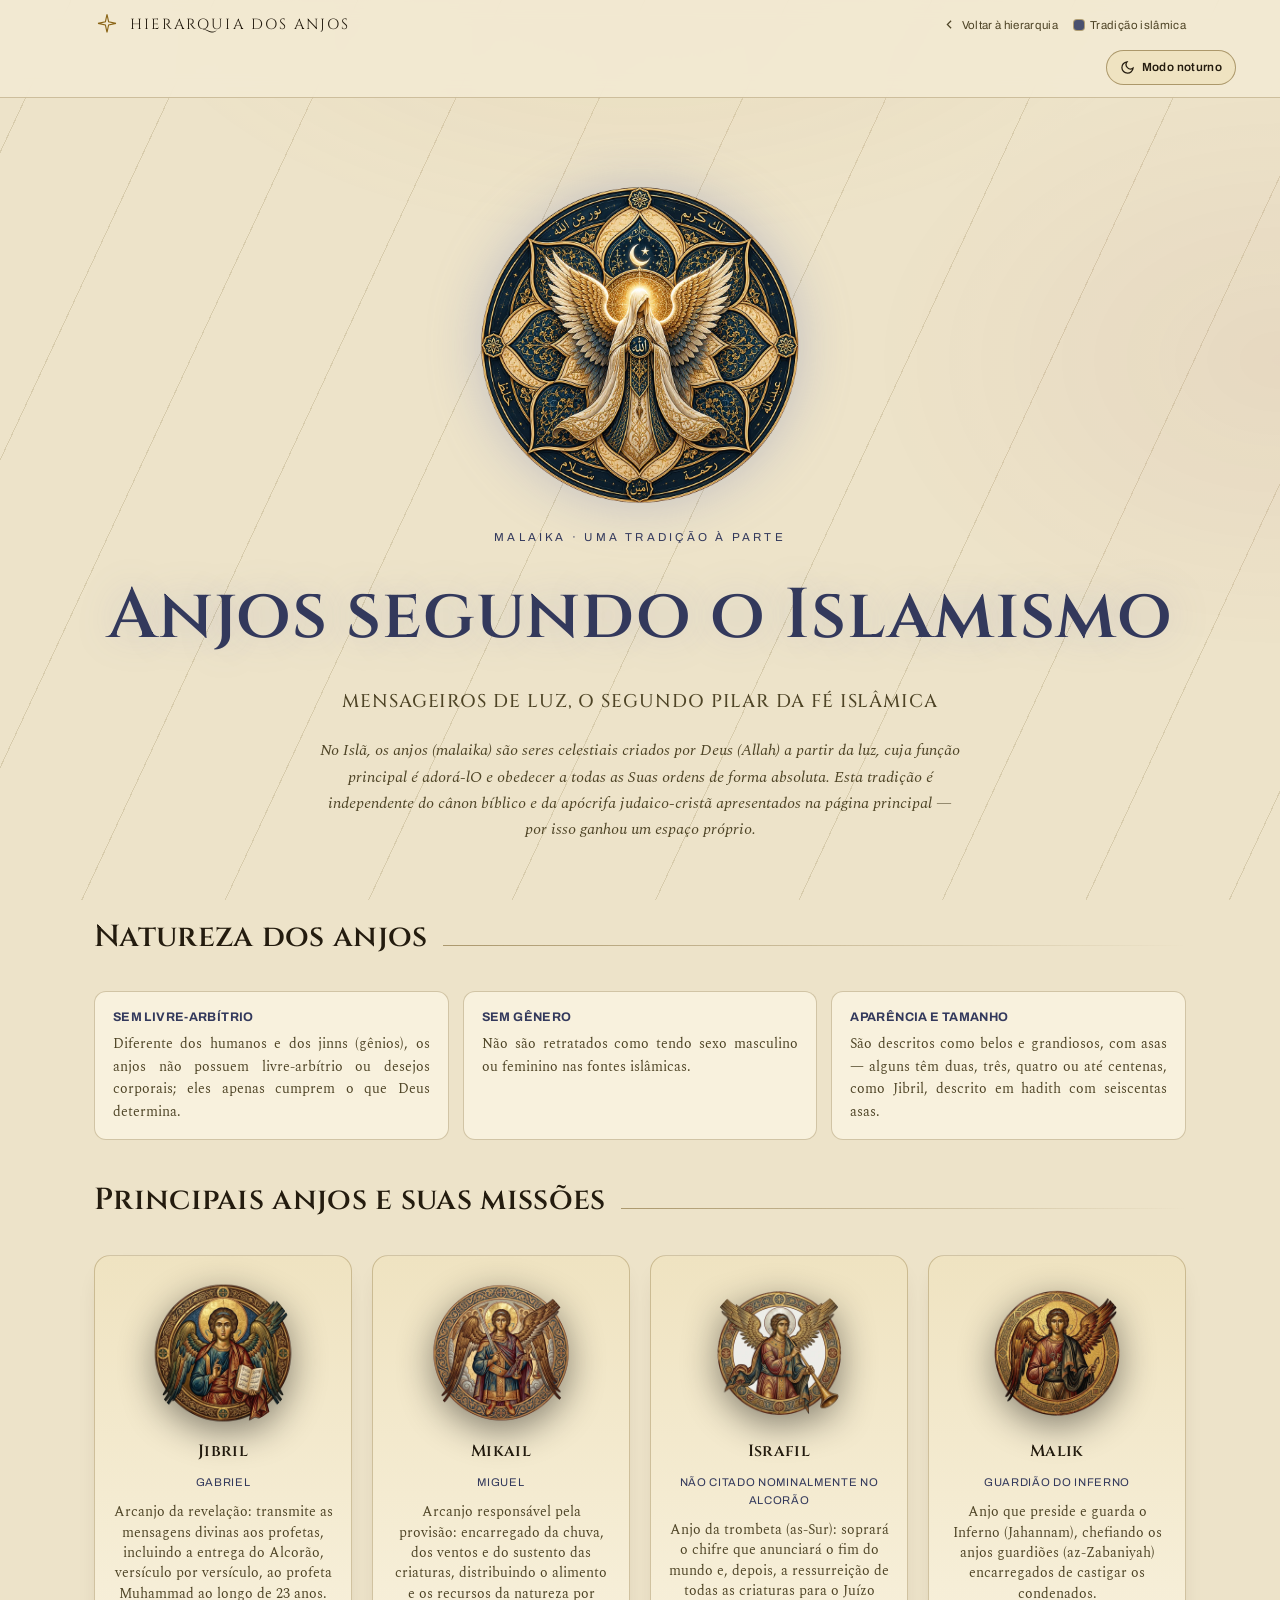
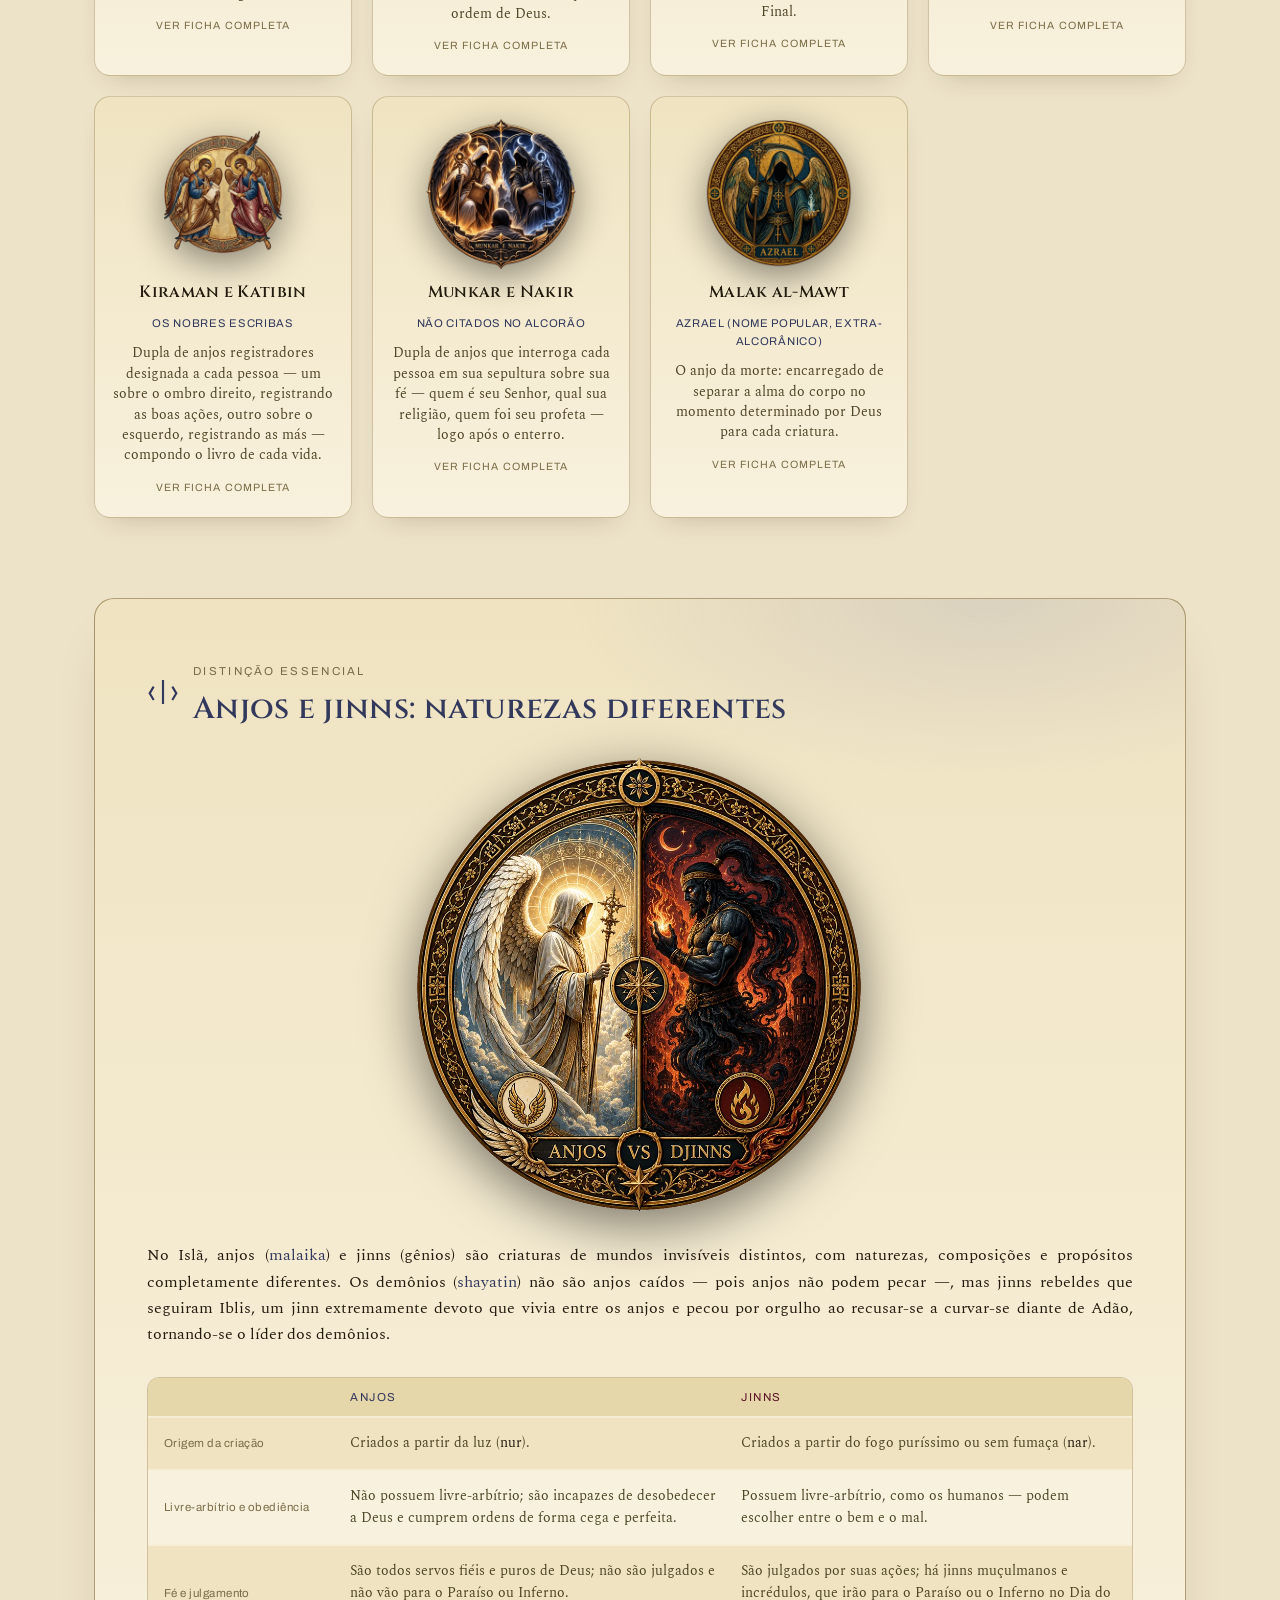
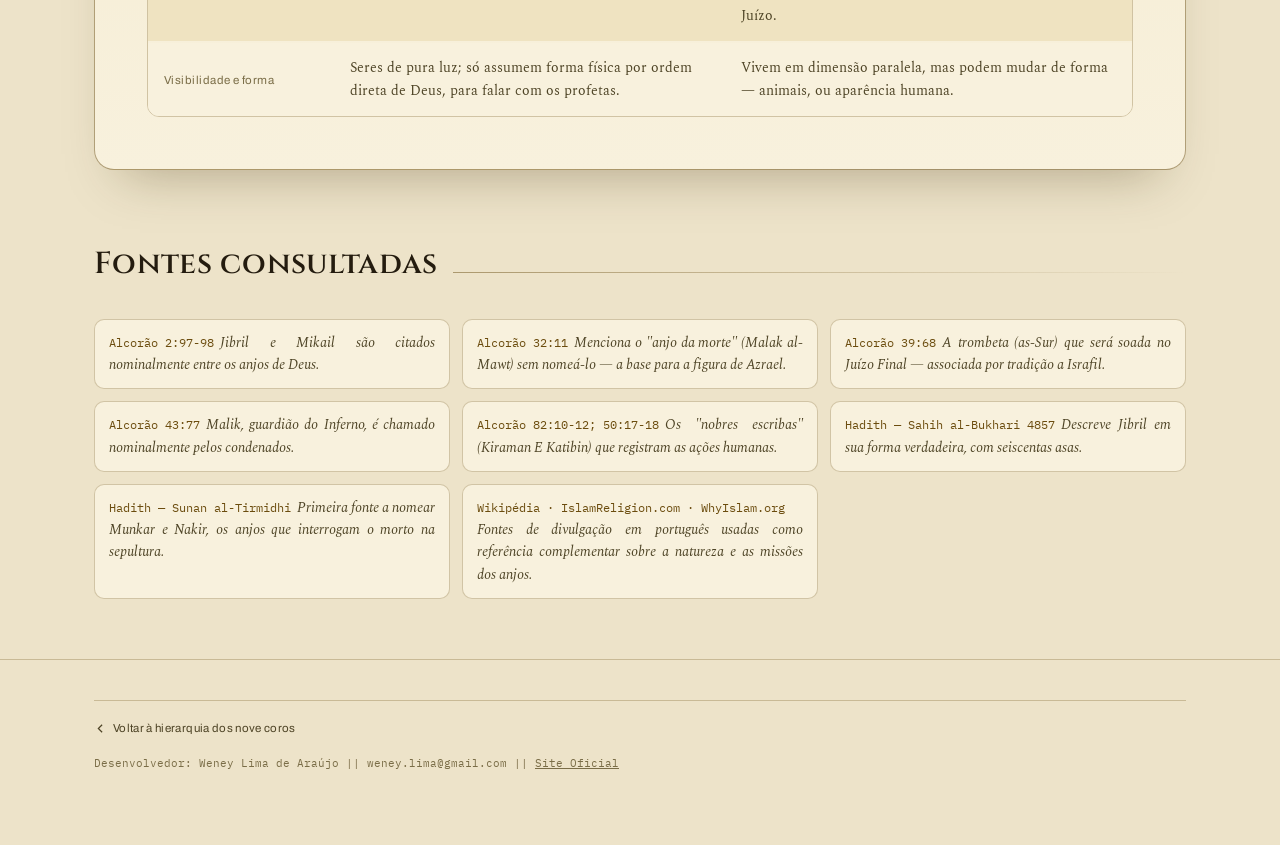
==== islamismo.html @ 8c22dbfd "Add files via upload" ====
<!DOCTYPE html>
<html lang="pt-BR">
<head>
<meta charset="UTF-8">
<meta name="viewport" content="width=device-width, initial-scale=1.0">
<title>Anjos segundo o Islamismo</title>
<meta name="description" content="Os malaika na tradição islâmica: natureza, principais anjos e suas missões, e a distinção entre anjos e jinns — com referências ao Alcorão e aos hadiths.">
<link rel="icon" type="image/png" href="img/favicon.png">
<link rel="apple-touch-icon" href="img/apple-touch-icon.png">
<link rel="stylesheet" href="css/style.css">
<link rel="stylesheet" href="css/islamismo.css">
</head>
<body>

<div class="page">

<div class="starfield" id="starfield" aria-hidden="true"></div>

<header class="topbar">
  <div class="topbar-inner">
    <div class="brand">
      <svg viewBox="0 0 32 32" fill="none" stroke="currentColor" stroke-width="1.4"><path d="M16 3 L18 12 L27 14 L18 16 L16 25 L14 16 L5 14 L14 12 Z"/></svg>
      <span class="brand-text">Hierarquia dos Anjos</span>
    </div>
    <div class="legend-strip">
      <a href="index.html" class="legend-chip back-link">
        <svg viewBox="0 0 24 24" width="13" height="13" fill="none" stroke="currentColor" stroke-width="2.2"><path d="M15 5l-7 7 7 7"/></svg>
        Voltar à hierarquia
      </a>
      <span class="legend-chip"><i class="islam"></i>Tradição islâmica</span>
    </div>
  </div>
  <nav class="ordernav islam-nav" aria-label="Ações da página">
    <button class="theme-toggle" id="themeToggle" type="button" aria-label="Alternar tema claro/escuro">
      <svg id="themeIcon" viewBox="0 0 24 24" fill="none" stroke="currentColor" stroke-width="2"><path d="M21 12.8A9 9 0 1 1 11.2 3a7 7 0 0 0 9.8 9.8Z"/></svg>
      <span id="themeLabel">Modo noturno</span>
    </button>
  </nav>
</header>

<main class="wrap">

  <section class="hero">
    <img class="rose" src="img/islam-principal.webp" alt="Anjo islâmico representado com asas douradas, segurando um símbolo com o nome de Deus (Allah) sobre o peito" width="900" height="900">
    <p class="eyebrow">Malaika · uma tradição à parte</p>
    <h1>Anjos segundo o Islamismo</h1>
    <p class="sub">Mensageiros de luz, o segundo pilar da fé islâmica</p>
    <p class="lede">No Islã, os anjos (<em>malaika</em>) são seres celestiais criados por Deus (Allah) a partir da luz, cuja função principal é adorá-lO e obedecer a todas as Suas ordens de forma absoluta. Esta tradição é independente do cânon bíblico e da apócrifa judaico-cristã apresentados na página principal — por isso ganhou um espaço próprio.</p>
  </section>

  <section class="islam-traits" aria-label="Natureza dos anjos no Islã">
    <div class="section-head"><h2>Natureza dos anjos</h2><span class="line"></span></div>
    <div class="notes-grid islam-traits-grid">
      <div class="note-card islam-card">
        <b>Sem livre-arbítrio</b>
        Diferente dos humanos e dos jinns (gênios), os anjos não possuem livre-arbítrio ou desejos corporais; eles apenas cumprem o que Deus determina.
      </div>
      <div class="note-card islam-card">
        <b>Sem gênero</b>
        Não são retratados como tendo sexo masculino ou feminino nas fontes islâmicas.
      </div>
      <div class="note-card islam-card">
        <b>Aparência e tamanho</b>
        São descritos como belos e grandiosos, com asas — alguns têm duas, três, quatro ou até centenas, como Jibril, descrito em hadith com seiscentas asas.
      </div>
    </div>
  </section>

  <section class="islam-gallery" id="gallery" aria-label="Principais anjos e suas missões">
    <div class="section-head"><h2>Principais anjos e suas missões</h2><span class="line"></span></div>
    <div class="gallery-grid" id="galleryGrid"></div>
  </section>

  <section class="compare-note" id="compare-note">
    <div class="compare-head">
      <svg viewBox="0 0 24 24" fill="none" stroke="currentColor" stroke-width="1.6"><path d="M12 3v18M5 8l-3 5 3 5M19 8l3 5-3 5"/></svg>
      <div>
        <p class="kicker ui">Distinção essencial</p>
        <h2>Anjos e jinns: naturezas diferentes</h2>
      </div>
    </div>
    <div class="compare-figure">
      <img src="img/islam-anjos-djinns.webp" alt="Ilustração comparando um anjo, à esquerda, e um jinn, à direita, cada um em seu ambiente" width="900" height="900" loading="lazy">
    </div>
    <p class="body">No Islã, anjos (<em>malaika</em>) e jinns (gênios) são criaturas de mundos invisíveis distintos, com naturezas, composições e propósitos completamente diferentes. Os demônios (<em>shayatin</em>) não são anjos caídos — pois anjos não podem pecar —, mas jinns rebeldes que seguiram Iblis, um jinn extremamente devoto que vivia entre os anjos e pecou por orgulho ao recusar-se a curvar-se diante de Adão, tornando-se o líder dos demônios.</p>
    <div class="compare-grid">
      <div class="compare-row compare-row-head">
        <span></span><span class="compare-col-h">Anjos</span><span class="compare-col-h compare-col-h-jinn">Jinns</span>
      </div>
      <div class="compare-row">
        <span class="compare-label">Origem da criação</span>
        <span>Criados a partir da luz (<em>nur</em>).</span>
        <span>Criados a partir do fogo puríssimo ou sem fumaça (<em>nar</em>).</span>
      </div>
      <div class="compare-row">
        <span class="compare-label">Livre-arbítrio e obediência</span>
        <span>Não possuem livre-arbítrio; são incapazes de desobedecer a Deus e cumprem ordens de forma cega e perfeita.</span>
        <span>Possuem livre-arbítrio, como os humanos — podem escolher entre o bem e o mal.</span>
      </div>
      <div class="compare-row">
        <span class="compare-label">Fé e julgamento</span>
        <span>São todos servos fiéis e puros de Deus; não são julgados e não vão para o Paraíso ou Inferno.</span>
        <span>São julgados por suas ações; há jinns muçulmanos e incrédulos, que irão para o Paraíso ou o Inferno no Dia do Juízo.</span>
      </div>
      <div class="compare-row">
        <span class="compare-label">Visibilidade e forma</span>
        <span>Seres de pura luz; só assumem forma física por ordem direta de Deus, para falar com os profetas.</span>
        <span>Vivem em dimensão paralela, mas podem mudar de forma — animais, ou aparência humana.</span>
      </div>
    </div>
  </section>

  <section class="islam-refs" id="islam-refs" aria-label="Fontes consultadas">
    <div class="section-head"><h2>Fontes consultadas</h2><span class="line"></span></div>
    <div class="islam-refs-grid">
      <div class="reading"><span class="cite">Alcorão 2:97-98</span><span class="quote">Jibril e Mikail são citados nominalmente entre os anjos de Deus.</span></div>
      <div class="reading"><span class="cite">Alcorão 32:11</span><span class="quote">Menciona o "anjo da morte" (Malak al-Mawt) sem nomeá-lo — a base para a figura de Azrael.</span></div>
      <div class="reading"><span class="cite">Alcorão 39:68</span><span class="quote">A trombeta (as-Sur) que será soada no Juízo Final — associada por tradição a Israfil.</span></div>
      <div class="reading"><span class="cite">Alcorão 43:77</span><span class="quote">Malik, guardião do Inferno, é chamado nominalmente pelos condenados.</span></div>
      <div class="reading"><span class="cite">Alcorão 82:10-12; 50:17-18</span><span class="quote">Os "nobres escribas" (Kiraman E Katibin) que registram as ações humanas.</span></div>
      <div class="reading"><span class="cite">Hadith — Sahih al-Bukhari 4857</span><span class="quote">Descreve Jibril em sua forma verdadeira, com seiscentas asas.</span></div>
      <div class="reading"><span class="cite">Hadith — Sunan al-Tirmidhi</span><span class="quote">Primeira fonte a nomear Munkar e Nakir, os anjos que interrogam o morto na sepultura.</span></div>
      <div class="reading"><span class="cite">Wikipédia · IslamReligion.com · WhyIslam.org</span><span class="quote">Fontes de divulgação em português usadas como referência complementar sobre a natureza e as missões dos anjos.</span></div>
    </div>
  </section>

</main>

<footer class="sources">
  <div class="wrap">
    <div class="legend-strip footer-legend">
      <a href="index.html" class="legend-chip back-link">
        <svg viewBox="0 0 24 24" width="13" height="13" fill="none" stroke="currentColor" stroke-width="2.2"><path d="M15 5l-7 7 7 7"/></svg>
        Voltar à hierarquia dos nove coros
      </a>
    </div>
    <p class="colophon">Desenvolvedor: Weney Lima de Araújo || weney.lima@gmail.com || <a href="https://weneylima-source.github.io/portfolio/" target="_blank">Site Oficial</a></p>
  </div>
</footer>

</div>

<div class="modal-backdrop" id="modalBackdrop">
  <div class="modal-card" id="modalCard" role="dialog" aria-modal="true" aria-labelledby="modalName">
    <svg class="arch" viewBox="0 0 60 34" fill="none" stroke="currentColor" stroke-width="1.2"><path d="M2 34C2 14 16 2 30 2S58 14 58 34"/></svg>
    <button class="modal-close" id="modalClose" type="button" aria-label="Fechar">
      <svg viewBox="0 0 24 24" width="15" height="15" fill="none" stroke="currentColor" stroke-width="2"><path d="M6 6l12 12M18 6L6 18"/></svg>
    </button>
    <p class="modal-kicker" id="modalKicker">Ficha angelical · Tradição islâmica</p>
    <h3 class="modal-name" id="modalName">—</h3>
    <dl class="modal-fields">
      <div class="modal-field"><dt>Também conhecido como</dt><dd id="modalOrigin"></dd></div>
      <div class="modal-field"><dt>Função</dt><dd id="modalFunction"></dd></div>
      <div class="modal-field"><dt>Referência</dt><dd id="modalRefs" class="refs"></dd></div>
    </dl>
  </div>
</div>

<script src="js/islamismo.js"></script>
</body>
</html>
---- css/style.css ----
/* ============================================================
   Hierarquia dos Anjos — folha de estilos
   ============================================================ */

/* ============ SELF-HOSTED FONTS (no external requests) ============ */
@font-face{ font-family:"Cinzel"; font-style:normal; font-weight:400; font-display:swap; src:url("../fonts/cinzel-400.woff2") format("woff2"); }
@font-face{ font-family:"Cinzel"; font-style:normal; font-weight:500; font-display:swap; src:url("../fonts/cinzel-500.woff2") format("woff2"); }
@font-face{ font-family:"Cinzel"; font-style:normal; font-weight:600; font-display:swap; src:url("../fonts/cinzel-600.woff2") format("woff2"); }
@font-face{ font-family:"Cinzel"; font-style:normal; font-weight:700; font-display:swap; src:url("../fonts/cinzel-700.woff2") format("woff2"); }
@font-face{ font-family:"Cinzel"; font-style:normal; font-weight:900; font-display:swap; src:url("../fonts/cinzel-900.woff2") format("woff2"); }
@font-face{ font-family:"Spectral"; font-style:normal; font-weight:400; font-display:swap; src:url("../fonts/spectral-400.woff2") format("woff2"); }
@font-face{ font-family:"Spectral"; font-style:normal; font-weight:500; font-display:swap; src:url("../fonts/spectral-500.woff2") format("woff2"); }
@font-face{ font-family:"Spectral"; font-style:normal; font-weight:600; font-display:swap; src:url("../fonts/spectral-600.woff2") format("woff2"); }
@font-face{ font-family:"Spectral"; font-style:normal; font-weight:700; font-display:swap; src:url("../fonts/spectral-700.woff2") format("woff2"); }
@font-face{ font-family:"Spectral"; font-style:italic; font-weight:400; font-display:swap; src:url("../fonts/spectral-400-italic.woff2") format("woff2"); }
@font-face{ font-family:"Spectral"; font-style:italic; font-weight:600; font-display:swap; src:url("../fonts/spectral-600-italic.woff2") format("woff2"); }
@font-face{ font-family:"Archivo"; font-style:normal; font-weight:400; font-display:swap; src:url("../fonts/archivo-400.woff2") format("woff2"); }
@font-face{ font-family:"Archivo"; font-style:normal; font-weight:500; font-display:swap; src:url("../fonts/archivo-500.woff2") format("woff2"); }
@font-face{ font-family:"Archivo"; font-style:normal; font-weight:600; font-display:swap; src:url("../fonts/archivo-600.woff2") format("woff2"); }
@font-face{ font-family:"Archivo"; font-style:normal; font-weight:700; font-display:swap; src:url("../fonts/archivo-700.woff2") format("woff2"); }
@font-face{ font-family:"Archivo"; font-style:normal; font-weight:800; font-display:swap; src:url("../fonts/archivo-800.woff2") format("woff2"); }
@font-face{ font-family:"IBM Plex Mono"; font-style:normal; font-weight:400; font-display:swap; src:url("../fonts/ibmplexmono-400.woff2") format("woff2"); }
@font-face{ font-family:"IBM Plex Mono"; font-style:normal; font-weight:500; font-display:swap; src:url("../fonts/ibmplexmono-500.woff2") format("woff2"); }
@font-face{ font-family:"IBM Plex Mono"; font-style:normal; font-weight:600; font-display:swap; src:url("../fonts/ibmplexmono-600.woff2") format("woff2"); }/* ============ TOKENS ============ */
/* Dark-first: bare :root carries the complete dark (night-nave) palette. */
:root{
  --ground:#0a0c16;
  --nave:#0d1120;
  --surface:#131a2e;
  --surface-2:#1a2340;
  --surface-3:#212b4d;
  --line: rgba(201,164,84,.20);
  --line-strong: rgba(201,164,84,.4);
  --ink:#ece5d3;
  --ink-dim:#9aa2c4;
  --ink-faint:#6b7295;
  --gold:#c9a454;
  --gold-bright:#e9c876;
  --gold-ink:#171106;
  --wine:#8a3348;
  --wine-bright:#c4536b;
  --wine-ink:#fbe9ed;
  --slate:#5b6591;
  --slate-bright:#a7b0dd;
  --shadow: 0 30px 60px -25px rgba(0,0,0,.7);
  --shadow-soft: 0 14px 34px -18px rgba(0,0,0,.6);
  --glow-gold: 0 0 0 1px var(--line-strong), 0 0 28px -6px rgba(201,164,84,.55);
  --glow-wine: 0 0 0 1px rgba(196,83,107,.4), 0 0 28px -6px rgba(196,83,107,.45);
  color-scheme: dark;
}
@media (prefers-color-scheme: light){
  :root:not([data-theme="dark"]){
    --ground:#ede3c9;
    --nave:#f3ead3;
    --surface:#f8f1dd;
    --surface-2:#efe3c1;
    --surface-3:#e6d7ab;
    --line: rgba(107,79,20,.28);
    --line-strong: rgba(107,79,20,.5);
    --ink:#241c0f;
    --ink-dim:#4e4426;
    --ink-faint:#7a6d47;
    --gold:#8a6416;
    --gold-bright:#6b4c0e;
    --gold-ink:#fff9ec;
    --wine:#7a2338;
    --wine-bright:#5c1727;
    --wine-ink:#fdf1f2;
    --slate:#4a5170;
    --slate-bright:#33395c;
    --shadow: 0 30px 50px -28px rgba(60,45,10,.35);
    --shadow-soft: 0 12px 26px -16px rgba(60,45,10,.3);
    --glow-gold: 0 0 0 1px var(--line-strong), 0 0 22px -8px rgba(138,100,22,.4);
    --glow-wine: 0 0 0 1px rgba(122,35,56,.35), 0 0 22px -8px rgba(122,35,56,.35);
    color-scheme: light;
  }
}
:root[data-theme="light"]{
  --ground:#ede3c9; --nave:#f3ead3; --surface:#f8f1dd; --surface-2:#efe3c1; --surface-3:#e6d7ab;
  --line: rgba(107,79,20,.28); --line-strong: rgba(107,79,20,.5);
  --ink:#241c0f; --ink-dim:#4e4426; --ink-faint:#7a6d47;
  --gold:#8a6416; --gold-bright:#6b4c0e; --gold-ink:#fff9ec;
  --wine:#7a2338; --wine-bright:#5c1727; --wine-ink:#fdf1f2;
  --slate:#4a5170; --slate-bright:#33395c;
  --shadow: 0 30px 50px -28px rgba(60,45,10,.35); --shadow-soft: 0 12px 26px -16px rgba(60,45,10,.3);
  --glow-gold: 0 0 0 1px var(--line-strong), 0 0 22px -8px rgba(138,100,22,.4);
  --glow-wine: 0 0 0 1px rgba(122,35,56,.35), 0 0 22px -8px rgba(122,35,56,.35);
  color-scheme: light;
}
:root[data-theme="dark"]{
  --ground:#0a0c16; --nave:#0d1120; --surface:#131a2e; --surface-2:#1a2340; --surface-3:#212b4d;
  --line: rgba(201,164,84,.20); --line-strong: rgba(201,164,84,.4);
  --ink:#ece5d3; --ink-dim:#9aa2c4; --ink-faint:#6b7295;
  --gold:#c9a454; --gold-bright:#e9c876; --gold-ink:#171106;
  --wine:#8a3348; --wine-bright:#c4536b; --wine-ink:#fbe9ed;
  --slate:#5b6591; --slate-bright:#a7b0dd;
  --shadow: 0 30px 60px -25px rgba(0,0,0,.7); --shadow-soft: 0 14px 34px -18px rgba(0,0,0,.6);
  --glow-gold: 0 0 0 1px var(--line-strong), 0 0 28px -6px rgba(201,164,84,.55);
  --glow-wine: 0 0 0 1px rgba(196,83,107,.4), 0 0 28px -6px rgba(196,83,107,.45);
  color-scheme: dark;
}

/* ============ BASE ============ */
*,*::before,*::after{ box-sizing:border-box; }
html{ scroll-behavior:smooth; overflow-x:hidden; }
@media (prefers-reduced-motion: reduce){ html{ scroll-behavior:auto; } *{ animation-duration:.001ms !important; animation-iteration-count:1 !important; transition-duration:.001ms !important; } }
body{
  margin:0; background:var(--ground); color:var(--ink);
  font-family:"Spectral",Georgia,"Times New Roman",serif;
  font-size:16px; line-height:1.6;
}
::selection{ background:var(--gold); color:var(--gold-ink); }
a{ color:inherit; }
h1,h2,h3,h4{ font-family:"Cinzel",Cambria,serif; font-weight:600; letter-spacing:.01em; text-wrap:balance; margin:0; }
.mono{ font-family:"IBM Plex Mono","SFMono-Regular",Menlo,monospace; }
.ui{ font-family:"Archivo",system-ui,sans-serif; }
button{ font:inherit; }
img{ max-width:100%; }
:focus-visible{ outline:2px solid var(--gold-bright); outline-offset:3px; border-radius:4px; }

.page{ position:relative; }

/* faint architectural backdrop: tracery grid + vignette */
.page::before{
  content:""; position:fixed; inset:0; z-index:0; pointer-events:none;
  background:
    radial-gradient(ellipse 900px 500px at 50% -6%, rgba(201,164,84,.14), transparent 60%),
    radial-gradient(ellipse 700px 500px at 100% 40%, rgba(138,51,72,.10), transparent 60%),
    repeating-linear-gradient(115deg, transparent 0 64px, var(--line) 64px 65px, transparent 65px 130px);
  opacity:.55;
}
:root[data-theme="light"] .page::before{ opacity:.4; }

.wrap{ max-width:1180px; margin:0 auto; padding:0 clamp(16px,4vw,44px); position:relative; z-index:1; }

/* falling starfield: tiny motes drifting straight down behind all content */
.starfield{ position:fixed; inset:0; overflow:hidden; pointer-events:none; z-index:0; }
.star{
  position:absolute; top:-4vh; left:0; border-radius:50%;
  background:var(--gold-bright); box-shadow:0 0 4px 1px color-mix(in srgb, var(--gold-bright) 65%, transparent);
  animation-name:starfall; animation-timing-function:linear; animation-iteration-count:infinite;
  will-change:transform, opacity;
}
@keyframes starfall{
  0%{ transform:translateY(0); opacity:0; }
  8%{ opacity:var(--star-op,.7); }
  92%{ opacity:var(--star-op,.7); }
  100%{ transform:translateY(112vh); opacity:0; }
}
@media (prefers-reduced-motion: reduce){
  .star{ display:none; }
}

/* ============ TOPBAR ============ */
.topbar{
  position:sticky; top:0; z-index:40;
  background:color-mix(in srgb, var(--nave) 88%, transparent);
  backdrop-filter:blur(10px);
  border-bottom:1px solid var(--line);
}
.topbar-inner{ max-width:1180px; margin:0 auto; padding:12px clamp(16px,4vw,44px) 4px; display:flex; align-items:center; gap:16px; flex-wrap:wrap; }
.brand{ display:flex; align-items:center; gap:10px; }
.brand svg{ width:26px; height:26px; color:var(--gold); flex:none; }
.brand-text{ font-family:"Cinzel"; font-size:.92rem; letter-spacing:.14em; text-transform:uppercase; color:var(--ink); }
.legend-chip{ display:inline-flex; align-items:center; gap:6px; font-family:"Archivo"; font-size:.72rem; letter-spacing:.03em; color:var(--ink-dim); }
.legend-chip i{ width:10px; height:10px; border-radius:3px; display:inline-block; box-shadow:0 0 0 1px var(--line-strong); }
.legend-chip i.canon{ background:var(--gold); }
.legend-chip i.apoc{ background:var(--wine); }
.legend-chip i.fall{ background:linear-gradient(135deg,var(--gold),var(--wine)); }
.legend-chip i.islam{ background:var(--slate); }
.legend-strip{ display:flex; gap:16px; flex-wrap:wrap; margin-left:auto; }
a.legend-chip.islam-link{
  color:var(--slate-bright); text-decoration:underline; text-underline-offset:3px;
  font-weight:700; text-transform:uppercase; letter-spacing:.05em; cursor:pointer;
  transition:opacity .2s ease;
}
a.legend-chip.islam-link:hover{ opacity:.75; }

/* centered order menu: order names, then the explode/theme buttons at its end */
.ordernav{
  width:100%; display:flex; align-items:center; justify-content:center; flex-wrap:wrap; gap:8px;
  padding:10px clamp(16px,4vw,44px) 14px;
}
.order-items{ display:flex; align-items:center; justify-content:center; flex-wrap:wrap; gap:6px; }
.nav-item{
  cursor:pointer; background:var(--surface); color:var(--ink-dim); border:1px solid var(--line);
  padding:6px 13px; border-radius:999px; font-family:"Archivo"; font-size:.72rem; font-weight:600; letter-spacing:.04em; text-transform:uppercase;
  transition:transform .2s ease, box-shadow .2s ease, color .2s ease, background .2s ease, border-color .2s ease;
}
.nav-item:hover{ color:var(--gold-bright); border-color:var(--gold); box-shadow:var(--glow-gold); transform:translateY(-2px); background:var(--surface-2); }
.nav-sep{ width:1px; height:20px; background:var(--line-strong); margin:0 4px; flex:none; }

.theme-toggle, .explode-all{
  display:inline-flex; align-items:center; gap:7px; cursor:pointer;
  background:var(--surface-2); color:var(--ink); border:1px solid var(--line-strong);
  padding:7px 13px; border-radius:999px; font-family:"Archivo"; font-size:.74rem; font-weight:600; letter-spacing:.03em;
  transition:box-shadow .2s ease, transform .2s ease, background .2s ease, color .2s ease;
}
.theme-toggle:hover, .explode-all:hover{ box-shadow:var(--glow-gold); transform:translateY(-2px); color:var(--gold-bright); }
.theme-toggle svg{ width:15px; height:15px; }
.explode-all.is-on{ background:var(--gold); color:var(--gold-ink); border-color:var(--gold); }

/* ============ HERO ============ */
.hero{ padding:clamp(48px,8vw,88px) 0 clamp(40px,6vw,60px); text-align:center; position:relative; }
.rose{ width:min(320px,62vw); height:auto; margin:0 auto 22px; display:block; filter:drop-shadow(0 0 26px rgba(201,164,84,.32)); }
@media (prefers-reduced-motion:no-preference){
  .rose{ animation:rosepulse 7s ease-in-out infinite; }
}
@keyframes rosepulse{
  0%,100%{ filter:drop-shadow(0 0 22px rgba(201,164,84,.26)); }
  50%{ filter:drop-shadow(0 0 44px rgba(201,164,84,.5)); }
}
.eyebrow{ font-family:"Archivo"; font-size:.72rem; letter-spacing:.28em; text-transform:uppercase; color:var(--wine-bright); margin-bottom:14px; }
.hero h1{ font-size:clamp(2.4rem,6vw,4.4rem); color:var(--gold-bright); text-shadow:0 0 40px rgba(201,164,84,.25); }
.hero .sub{ font-family:"Cinzel"; font-weight:500; font-size:clamp(.95rem,2vw,1.15rem); letter-spacing:.05em; color:var(--ink-dim); margin-top:14px; text-transform:uppercase; }
.hero p.lede{ max-width:640px; margin:22px auto 0; color:var(--ink-dim); font-size:1.02rem; font-style:italic; }
.hero .hint{ margin-top:26px; font-family:"Archivo"; font-size:.78rem; color:var(--ink-faint); letter-spacing:.02em; }
.hero .hint b{ color:var(--gold-bright); font-weight:700; }

/* ============ SECTION HEADERS ============ */
.section-head{ display:flex; align-items:baseline; gap:16px; margin:0 0 30px; }
.section-head h2{ font-size:clamp(1.4rem,3vw,1.9rem); color:var(--ink); }
.section-head .line{ flex:1; height:1px; background:linear-gradient(90deg,var(--line-strong),transparent); }
.section-head .idx{ font-family:"IBM Plex Mono"; font-size:.78rem; color:var(--ink-faint); }

/* ============ CHOIR ROWS ============ */
.choirs{ padding:20px 0 10px; display:flex; flex-direction:column; gap:56px; }
.choir-row{ perspective:1600px; scroll-margin-top:90px; }
.choir-grid{
  display:grid; grid-template-columns:1fr 200px 1fr; gap:26px; align-items:start;
  transition:gap .55s cubic-bezier(.2,.8,.2,1);
}
.choir-row.is-exploded .choir-grid{ gap:40px; }

/* medallion = the order's illustrated seal, lifted from the supplied artwork set */
.medallion{
  grid-column:2; align-self:start;
  cursor:pointer; user-select:none; background:none; border:none; padding:0;
  display:flex; flex-direction:column; align-items:center; gap:10px; width:100%;
  transition:transform .6s cubic-bezier(.2,.8,.2,1), filter .4s ease;
}
.medallion:hover{ transform:translateY(-4px) scale(1.04); }
.choir-row.is-exploded .medallion{ transform:translateZ(64px) scale(1.1); }
.badge-frame{ position:relative; width:min(78%,168px); filter:drop-shadow(0 12px 20px rgba(0,0,0,.5)); transition:filter .4s ease; }
.medallion:hover .badge-frame{ filter:drop-shadow(0 0 24px rgba(201,164,84,.55)); }
.badge-frame img{ display:block; width:100%; height:auto; }
.badge-frame .num-chip{
  position:absolute; top:-4px; left:-4px; width:30px; height:30px; border-radius:50%;
  background:radial-gradient(circle at 35% 30%, var(--gold-bright), var(--gold) 70%);
  color:var(--gold-ink); font-family:"Cinzel"; font-weight:700; font-size:.82rem;
  display:flex; align-items:center; justify-content:center; box-shadow:0 0 0 2px var(--nave), var(--shadow-soft);
}
.medal-name{ font-family:"Cinzel"; font-weight:600; font-size:.86rem; letter-spacing:.05em; text-transform:uppercase; color:var(--ink); text-align:center; }

.plate{
  background:linear-gradient(180deg, var(--surface), var(--surface) 60%, var(--surface-2));
  border:1px solid var(--line); border-radius:14px; padding:22px 24px 24px;
  box-shadow:var(--shadow-soft);
  transition:transform .6s cubic-bezier(.2,.8,.2,1), box-shadow .5s ease, border-color .3s ease;
  position:relative; overflow:hidden;
}
.plate::before{ content:""; position:absolute; inset:0 0 auto 0; height:3px; }
.plate-canon::before{ background:linear-gradient(90deg,transparent,var(--gold),transparent); }
.plate-apoc::before{ background:linear-gradient(90deg,transparent,var(--wine),transparent); }
.choir-row.is-exploded .plate-canon{ transform:translateZ(-46px) translateX(-8px) rotateY(4.5deg); }
.choir-row.is-exploded .plate-apoc{ transform:translateZ(-46px) translateX(8px) rotateY(-4.5deg); }
.plate:hover{ box-shadow:var(--shadow); }

.plate-kicker{ display:flex; align-items:center; justify-content:space-between; gap:10px; margin-bottom:10px; }
.plate-kicker .tag{ font-family:"Archivo"; font-size:.65rem; letter-spacing:.14em; text-transform:uppercase; font-weight:700; }
.plate-canon .tag{ color:var(--gold-bright); }
.plate-apoc .tag{ color:var(--wine-bright); }
.plate h3{ font-size:1.18rem; color:var(--ink); margin-bottom:2px; }
.plate .desc{ color:var(--ink-dim); font-size:.94rem; margin:8px 0 12px; }
.plate .note{ font-size:.82rem; color:var(--ink-faint); font-style:italic; margin-bottom:14px; border-left:2px solid var(--line-strong); padding-left:10px; }

.names{ display:flex; flex-wrap:wrap; gap:8px; margin-bottom:4px; }
.names .empty{ font-size:.82rem; color:var(--ink-faint); font-style:italic; }
.angel-chip{
  display:inline-flex; flex-direction:column; align-items:flex-start; gap:1px;
  background:var(--surface-2); border:1px solid var(--line-strong); border-radius:9px;
  padding:7px 12px; cursor:pointer; text-align:left;
  transition:transform .18s ease, box-shadow .18s ease, background .18s ease, border-color .18s ease;
  color:var(--ink);
}
.plate-canon .angel-chip:hover{ box-shadow:var(--glow-gold); border-color:var(--gold); transform:translateY(-3px); background:var(--surface-3); }
.plate-apoc .angel-chip:hover{ box-shadow:var(--glow-wine); border-color:var(--wine); transform:translateY(-3px); background:var(--surface-3); }
.angel-chip .nm{ font-family:"Cinzel"; font-size:.86rem; font-weight:600; }
.angel-chip .role{ font-family:"Archivo"; font-size:.66rem; color:var(--ink-faint); max-width:170px; }
.note-link{ color:var(--gold-bright); text-decoration:underline; text-underline-offset:2px; font-weight:600; cursor:pointer; }
.note-link:hover{ color:var(--gold); }

.readings{ max-height:0; opacity:0; overflow:hidden; transform:translateY(-6px); transition:max-height .55s ease, opacity .45s ease, transform .5s ease, margin .5s ease, padding .5s ease; margin-top:0; }
.choir-row.is-exploded .readings{ max-height:900px; opacity:1; transform:translateY(0); margin-top:16px; padding-top:14px; border-top:1px dashed var(--line-strong); }
.readings .rd-label{ font-family:"Archivo"; font-size:.62rem; letter-spacing:.14em; text-transform:uppercase; color:var(--ink-faint); margin-bottom:8px; }
.reading{ margin-bottom:10px; font-size:.87rem; }
.reading .cite{ display:inline-block; font-family:"IBM Plex Mono"; font-size:.72rem; color:var(--gold-bright); margin-right:6px; }
.plate-apoc .reading .cite{ color:var(--wine-bright); }
.reading .quote{ font-style:italic; color:var(--ink-dim); }

.explode-btn{
  margin-top:6px; display:inline-flex; align-items:center; gap:6px; background:none; border:1px solid var(--line-strong);
  color:var(--ink-faint); font-family:"Archivo"; font-size:.68rem; letter-spacing:.05em; text-transform:uppercase;
  border-radius:999px; padding:5px 12px; cursor:pointer; transition:all .2s ease;
}
.explode-btn:hover{ color:var(--gold-bright); border-color:var(--gold); }
.explode-btn .arrow{ display:inline-block; transition:transform .4s ease; }
.choir-row.is-exploded .explode-btn .arrow{ transform:rotate(180deg); }

@media (max-width:880px){
  .choir-grid{ grid-template-columns:1fr; }
  .medallion{ grid-column:1; position:static; max-width:280px; margin:0 auto; }
  .choir-row.is-exploded .medallion{ transform:none; }
  .choir-row.is-exploded .plate-canon, .choir-row.is-exploded .plate-apoc{ transform:none; }
}

/* ============ LUCIFER FEATURE ============ */
.lucifer{
  margin:70px 0; border-radius:20px; padding:clamp(30px,5vw,52px);
  background:
    radial-gradient(ellipse 700px 300px at 20% 0%, rgba(196,83,107,.16), transparent 60%),
    linear-gradient(180deg,var(--surface-2),var(--surface));
  border:1px solid var(--line-strong); box-shadow:var(--shadow); position:relative; overflow:hidden;
}
.lucifer::after{
  content:""; position:absolute; width:2px; height:2px; border-radius:50%;
  background:var(--gold-bright); box-shadow:0 0 8px 2px var(--gold-bright);
  top:14%; right:18%;
}
@media (prefers-reduced-motion:no-preference){ .lucifer::after{ animation:fall 5.5s ease-in infinite; } }
@keyframes fall{ 0%{ transform:translate(0,0); opacity:0; } 8%{ opacity:1; } 92%{ opacity:1; } 100%{ transform:translate(-160px,220px); opacity:0; } }
.lucifer-top{ display:flex; align-items:center; gap:clamp(20px,4vw,44px); margin-bottom:28px; flex-wrap:wrap-reverse; }
.lucifer-content{ flex:1 1 380px; min-width:280px; }
.lucifer-figure{ flex:0 0 auto; width:min(230px,44vw); margin:0 auto; }
.lucifer-figure img{
  width:100%; height:auto; display:block;
  filter:drop-shadow(0 18px 26px rgba(0,0,0,.55)) drop-shadow(0 0 26px rgba(233,200,118,.28));
}
.lucifer-head{ display:flex; align-items:center; gap:12px; margin-bottom:16px; }
.lucifer-head svg{ width:30px; height:30px; color:var(--wine-bright); }
.lucifer h2{ font-size:clamp(1.5rem,3.4vw,2.1rem); color:var(--wine-bright); }
.lucifer .kicker{ font-family:"Archivo"; font-size:.72rem; letter-spacing:.2em; text-transform:uppercase; color:var(--ink-faint); margin-bottom:8px; }
.lucifer p.body{ font-size:1.03rem; color:var(--ink); margin:16px 0 0; text-align:justify; text-justify:inter-word; hyphens:auto; }
.lucifer p.body em{ color:var(--gold-bright); font-style:normal; }
.lucifer-refs{ display:grid; grid-template-columns:repeat(3,1fr); gap:12px; }
.lucifer-refs .reading{ background:var(--surface); border:1px solid var(--line); border-radius:10px; padding:12px 14px; margin:0; text-align:justify; text-justify:inter-word; }

/* ============ ORDERS-NOTE (coro vs. função) ============ */
.orders-note{
  margin:70px 0; border-radius:20px; padding:clamp(30px,5vw,52px);
  background:
    radial-gradient(ellipse 700px 300px at 82% 0%, rgba(201,164,84,.16), transparent 60%),
    linear-gradient(180deg,var(--surface-2),var(--surface));
  border:1px solid var(--line-strong); box-shadow:var(--shadow); position:relative; overflow:hidden;
}
.orders-note-head{ display:flex; align-items:center; gap:14px; margin-bottom:22px; }
.orders-note-head svg{ width:32px; height:32px; color:var(--gold-bright); flex:none; }
.orders-note-head .kicker{ font-family:"Archivo"; font-size:.72rem; letter-spacing:.2em; text-transform:uppercase; color:var(--ink-faint); margin-bottom:4px; }
.orders-note-head h2{ font-size:clamp(1.4rem,3.2vw,1.9rem); color:var(--gold-bright); }
.orders-note-figure{ margin:0 auto 28px; max-width:640px; }
.orders-note-figure img{ width:100%; height:auto; display:block; filter:drop-shadow(0 14px 26px rgba(0,0,0,.5)); }
.orders-note p.body{ font-size:1.03rem; color:var(--ink); margin:0 0 16px; text-align:justify; text-justify:inter-word; hyphens:auto; }
.orders-note p.body:last-of-type{ margin-bottom:28px; }
.orders-note-refs{ display:grid; grid-template-columns:repeat(3,1fr); gap:12px; }
.orders-note-refs .reading{ background:var(--surface); border:1px solid var(--line); border-radius:10px; padding:12px 14px; margin:0; text-align:justify; text-justify:inter-word; }
@media (max-width:880px){
  .lucifer-refs, .orders-note-refs, .azrael-refs{ grid-template-columns:repeat(2,1fr); }
}
@media (max-width:520px){
  .lucifer-refs, .orders-note-refs, .azrael-refs{ grid-template-columns:1fr; }
}

/* ============ AZRAEL NOTE (tradição fora do cânon e da apócrifa) ============ */
.azrael-note{
  margin:70px 0; border-radius:20px; padding:clamp(30px,5vw,52px);
  background:
    radial-gradient(ellipse 700px 300px at 20% 0%, rgba(110,120,180,.16), transparent 60%),
    linear-gradient(180deg,var(--surface-2),var(--surface));
  border:1px solid var(--line-strong); box-shadow:var(--shadow); position:relative; overflow:hidden;
}
.azrael-top{ display:flex; align-items:center; gap:clamp(20px,4vw,44px); margin-bottom:28px; flex-wrap:wrap-reverse; }
.azrael-content{ flex:1 1 380px; min-width:280px; }
.azrael-figure{ flex:0 0 auto; width:min(230px,44vw); margin:0 auto; }
.azrael-figure img{
  width:100%; height:auto; display:block;
  filter:drop-shadow(0 18px 26px rgba(0,0,0,.55)) drop-shadow(0 0 26px rgba(167,176,221,.28));
}
.azrael-head{ display:flex; align-items:center; gap:12px; margin-bottom:16px; }
.azrael-head svg{ width:30px; height:30px; color:var(--slate-bright); flex:none; }
.azrael-note h2{ font-size:clamp(1.4rem,3.2vw,1.9rem); color:var(--slate-bright); }
.azrael-note .kicker{ font-family:"Archivo"; font-size:.72rem; letter-spacing:.2em; text-transform:uppercase; color:var(--ink-faint); margin-bottom:8px; }
.azrael-note p.body{ font-size:1.03rem; color:var(--ink); margin:16px 0 0; text-align:justify; text-justify:inter-word; hyphens:auto; }
.azrael-note p.body:first-of-type{ margin-top:0; }
.azrael-note p.body em{ color:var(--slate-bright); font-style:normal; }
.azrael-refs{ display:grid; grid-template-columns:repeat(3,1fr); gap:12px; }
.azrael-refs .reading{ background:var(--surface); border:1px solid var(--line); border-radius:10px; padding:12px 14px; margin:0; text-align:justify; text-justify:inter-word; }

/* ============ NOTES ============ */
.notes{ margin:60px 0; }
.notes-grid{ display:grid; grid-template-columns:repeat(auto-fit,minmax(260px,1fr)); gap:14px; }
.note-card{ background:var(--surface); border:1px solid var(--line); border-radius:12px; padding:16px 18px; font-size:.88rem; color:var(--ink-dim); text-align:justify; text-justify:inter-word; hyphens:auto; }
.note-card b{ display:block; margin-bottom:5px; font-size:.78rem; letter-spacing:.03em; text-transform:uppercase; color:var(--gold-bright); font-family:"Archivo"; font-weight:700; }

/* ============ FOOTER ============ */
footer.sources{ border-top:1px solid var(--line); margin-top:50px; padding:40px 0 60px; position:relative; z-index:1; }
.src-grid{ display:grid; grid-template-columns:repeat(auto-fit,minmax(220px,1fr)); gap:26px; margin-bottom:30px; }
.src-col h4{ font-family:"Archivo"; font-size:.72rem; letter-spacing:.12em; text-transform:uppercase; color:var(--gold-bright); margin-bottom:10px; }
.src-col p{ font-size:.85rem; color:var(--ink-dim); margin:0; text-align:justify; text-justify:inter-word; hyphens:auto; }
.legend-strip.footer-legend{ border:none; padding:18px 0 0; border-top:1px solid var(--line); flex-wrap:wrap; }
.colophon{ margin-top:18px; font-family:"IBM Plex Mono"; font-size:.7rem; color:var(--ink-faint); }

/* ============ MODAL ============ */
.modal-backdrop{
  position:fixed; inset:0; z-index:100; display:flex; align-items:center; justify-content:center; padding:20px;
  background:color-mix(in srgb, var(--ground) 78%, transparent); backdrop-filter:blur(6px);
  opacity:0; pointer-events:none; transition:opacity .25s ease;
}
.modal-backdrop.open{ opacity:1; pointer-events:auto; }
.modal-card{
  width:min(480px,100%); background:linear-gradient(180deg,var(--surface-2),var(--surface));
  border:1px solid var(--line-strong); border-radius:18px 18px 10px 10px; box-shadow:var(--shadow);
  padding:30px 28px 26px; position:relative; transform:translateY(16px) scale(.97); transition:transform .3s cubic-bezier(.2,.8,.2,1);
  max-height:86vh; overflow-y:auto;
}
.modal-backdrop.open .modal-card{ transform:translateY(0) scale(1); }
.modal-card::before{
  content:""; position:absolute; left:50%; top:0; transform:translate(-50%,-50%); width:54px; height:54px;
  background:var(--surface-2); border:1px solid var(--line-strong); border-radius:50%;
}
.modal-card .arch{ position:absolute; left:50%; top:-1px; transform:translateX(-50%); width:60px; height:34px; color:var(--gold); }
.modal-close{
  position:absolute; top:14px; right:14px; width:30px; height:30px; border-radius:50%; border:1px solid var(--line-strong);
  background:var(--surface); color:var(--ink-dim); cursor:pointer; display:flex; align-items:center; justify-content:center;
  transition:all .2s ease;
}
.modal-close:hover{ color:var(--gold-bright); border-color:var(--gold); box-shadow:var(--glow-gold); }
.modal-kicker{ text-align:center; font-family:"Archivo"; font-size:.66rem; letter-spacing:.18em; text-transform:uppercase; color:var(--wine-bright); margin:14px 0 6px; }
.modal-name{ text-align:center; font-size:1.7rem; color:var(--gold-bright); margin-bottom:20px; }
.modal-field{ display:grid; grid-template-columns:106px 1fr; gap:14px; padding:11px 0; border-top:1px solid var(--line); font-size:.9rem; }
.modal-field dt{ font-family:"Archivo"; font-size:.68rem; letter-spacing:.08em; text-transform:uppercase; color:var(--ink-faint); margin:0; padding-top:1px; }
.modal-field dd{ margin:0; color:var(--ink); }
.modal-field .refs .reading{ margin:0 0 8px; }
.modal-field .refs .reading:last-child{ margin-bottom:0; }
dl.modal-fields{ margin:0; }

@media (max-width:520px){
  .modal-field{ grid-template-columns:1fr; gap:2px; }
}
---- css/islamismo.css ----
/* ============================================================
   Anjos segundo o Islamismo — estilos específicos desta página
   (carregado depois de css/style.css; reaproveita os mesmos tokens)
   ============================================================ */

/* ---------- hero override: acento azul-acinzentado (fora do cânon/apócrifa) ---------- */
.hero .eyebrow{ color:var(--slate-bright); }
.hero h1{ color:var(--slate-bright); text-shadow:0 0 40px rgba(110,120,180,.28); }
.rose{ filter:drop-shadow(0 0 26px rgba(110,120,180,.35)); }

/* ---------- simplified sub-page nav row (only the theme toggle, right-aligned) ---------- */
.islam-nav{ justify-content:flex-end; padding:8px clamp(16px,4vw,44px) 12px; }
a.legend-chip.back-link{
  display:inline-flex; align-items:center; gap:6px; color:var(--ink-dim);
  text-decoration:none; cursor:pointer; transition:color .2s ease;
}
a.legend-chip.back-link:hover{ color:var(--slate-bright); }
a.legend-chip.back-link svg{ flex:none; }

/* ---------- traits grid: reuse .note-card, slate accent ---------- */
.islam-traits{ padding:10px 0 6px; }
.islam-traits-grid .note-card b{ color:var(--slate-bright); }

/* ---------- angel gallery ---------- */
.islam-gallery{ padding:30px 0 10px; }
.gallery-grid{
  display:grid; grid-template-columns:repeat(auto-fit,minmax(220px,1fr)); gap:20px;
}
.angel-card{
  background:linear-gradient(180deg,var(--surface-2),var(--surface));
  border:1px solid var(--line); border-radius:16px; padding:22px 18px 20px;
  display:flex; flex-direction:column; align-items:center; text-align:center; gap:10px;
  cursor:pointer; box-shadow:var(--shadow-soft);
  transition:transform .3s cubic-bezier(.2,.8,.2,1), box-shadow .3s ease, border-color .3s ease;
}
.angel-card:hover{
  transform:translateY(-5px); border-color:var(--slate);
  box-shadow:0 0 0 1px var(--line-strong), 0 0 26px -8px rgba(110,120,180,.5);
}
.angel-card .badge-frame{ position:relative; width:min(70%,150px); filter:drop-shadow(0 10px 18px rgba(0,0,0,.45)); }
.angel-card .badge-frame img{ display:block; width:100%; height:auto; border-radius:50%; }
.angel-card .an-name{ font-family:"Cinzel"; font-weight:600; font-size:1.02rem; color:var(--ink); letter-spacing:.02em; }
.angel-card .an-alt{ font-family:"Archivo"; font-size:.7rem; letter-spacing:.06em; text-transform:uppercase; color:var(--slate-bright); }
.angel-card .an-role{ font-family:"Spectral"; font-size:.85rem; color:var(--ink-dim); line-height:1.5; }
.angel-card .an-more{ margin-top:4px; font-family:"Archivo"; font-size:.66rem; letter-spacing:.1em; text-transform:uppercase; color:var(--ink-faint); }

/* ---------- comparison note: anjos vs jinns (mirrors azrael-note structure) ---------- */
.compare-note{
  margin:70px 0; border-radius:20px; padding:clamp(30px,5vw,52px);
  background:
    radial-gradient(ellipse 700px 300px at 82% 0%, rgba(110,120,180,.16), transparent 60%),
    linear-gradient(180deg,var(--surface-2),var(--surface));
  border:1px solid var(--line-strong); box-shadow:var(--shadow); position:relative; overflow:hidden;
}
.compare-head{ display:flex; align-items:center; gap:14px; margin-bottom:22px; }
.compare-head svg{ width:32px; height:32px; color:var(--slate-bright); flex:none; }
.compare-head .kicker{ font-family:"Archivo"; font-size:.72rem; letter-spacing:.2em; text-transform:uppercase; color:var(--ink-faint); margin-bottom:4px; }
.compare-head h2{ font-size:clamp(1.4rem,3.2vw,1.9rem); color:var(--slate-bright); }
.compare-figure{ margin:0 auto 28px; max-width:460px; }
.compare-figure img{ width:100%; height:auto; display:block; filter:drop-shadow(0 14px 26px rgba(0,0,0,.5)); }
.compare-note p.body{ font-size:1.03rem; color:var(--ink); margin:0 0 28px; text-align:justify; text-justify:inter-word; hyphens:auto; }
.compare-note p.body em{ color:var(--slate-bright); font-style:normal; }

.compare-grid{ display:flex; flex-direction:column; gap:2px; border-radius:12px; overflow:hidden; border:1px solid var(--line); }
.compare-row{
  display:grid; grid-template-columns:170px 1fr 1fr; gap:16px;
  background:var(--surface); padding:14px 16px; font-size:.88rem; color:var(--ink-dim);
}
.compare-row:nth-child(even){ background:var(--surface-2); }
.compare-row-head{ background:var(--surface-3) !important; padding:10px 16px; }
.compare-label{ font-family:"Archivo"; font-size:.72rem; letter-spacing:.04em; color:var(--ink-faint); align-self:center; }
.compare-col-h{ font-family:"Archivo"; font-size:.72rem; letter-spacing:.14em; text-transform:uppercase; color:var(--slate-bright); }
.compare-col-h-jinn{ color:var(--wine-bright); }
.compare-row em{ color:var(--ink); font-style:normal; }
@media (max-width:700px){
  .compare-row{ grid-template-columns:1fr; gap:4px; }
  .compare-row-head{ display:none; }
  .compare-row span:not(.compare-label)::before{ content:"Anjos — "; font-family:"Archivo"; font-size:.66rem; letter-spacing:.08em; text-transform:uppercase; color:var(--slate-bright); display:block; margin-top:6px; }
  .compare-row span:last-child::before{ content:"Jinns — "; color:var(--wine-bright); }
}

/* ---------- references ---------- */
.islam-refs{ margin:60px 0; }
.islam-refs-grid{ display:grid; grid-template-columns:repeat(3,1fr); gap:12px; }
.islam-refs-grid .reading{ background:var(--surface); border:1px solid var(--line); border-radius:10px; padding:12px 14px; margin:0; text-align:justify; text-justify:inter-word; }
@media (max-width:880px){ .islam-refs-grid{ grid-template-columns:repeat(2,1fr); } }
@media (max-width:520px){ .islam-refs-grid{ grid-template-columns:1fr; } }
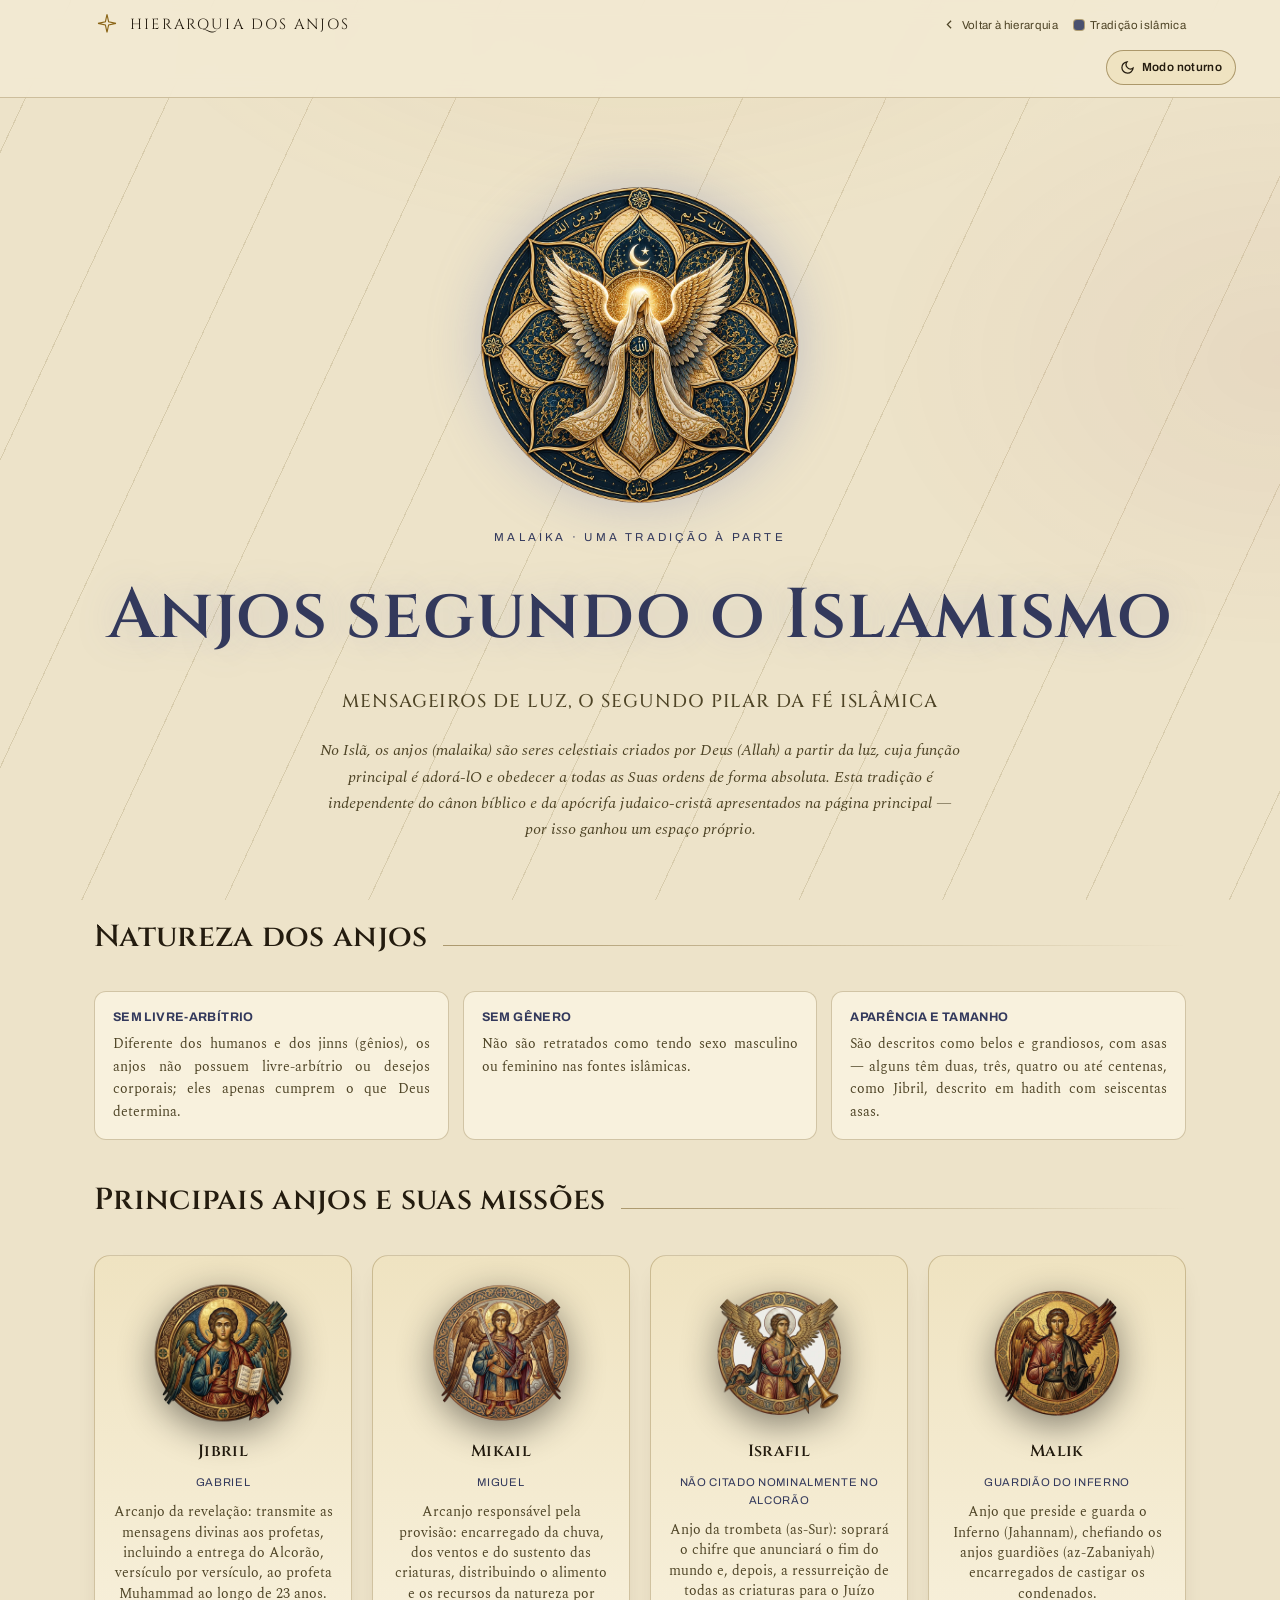
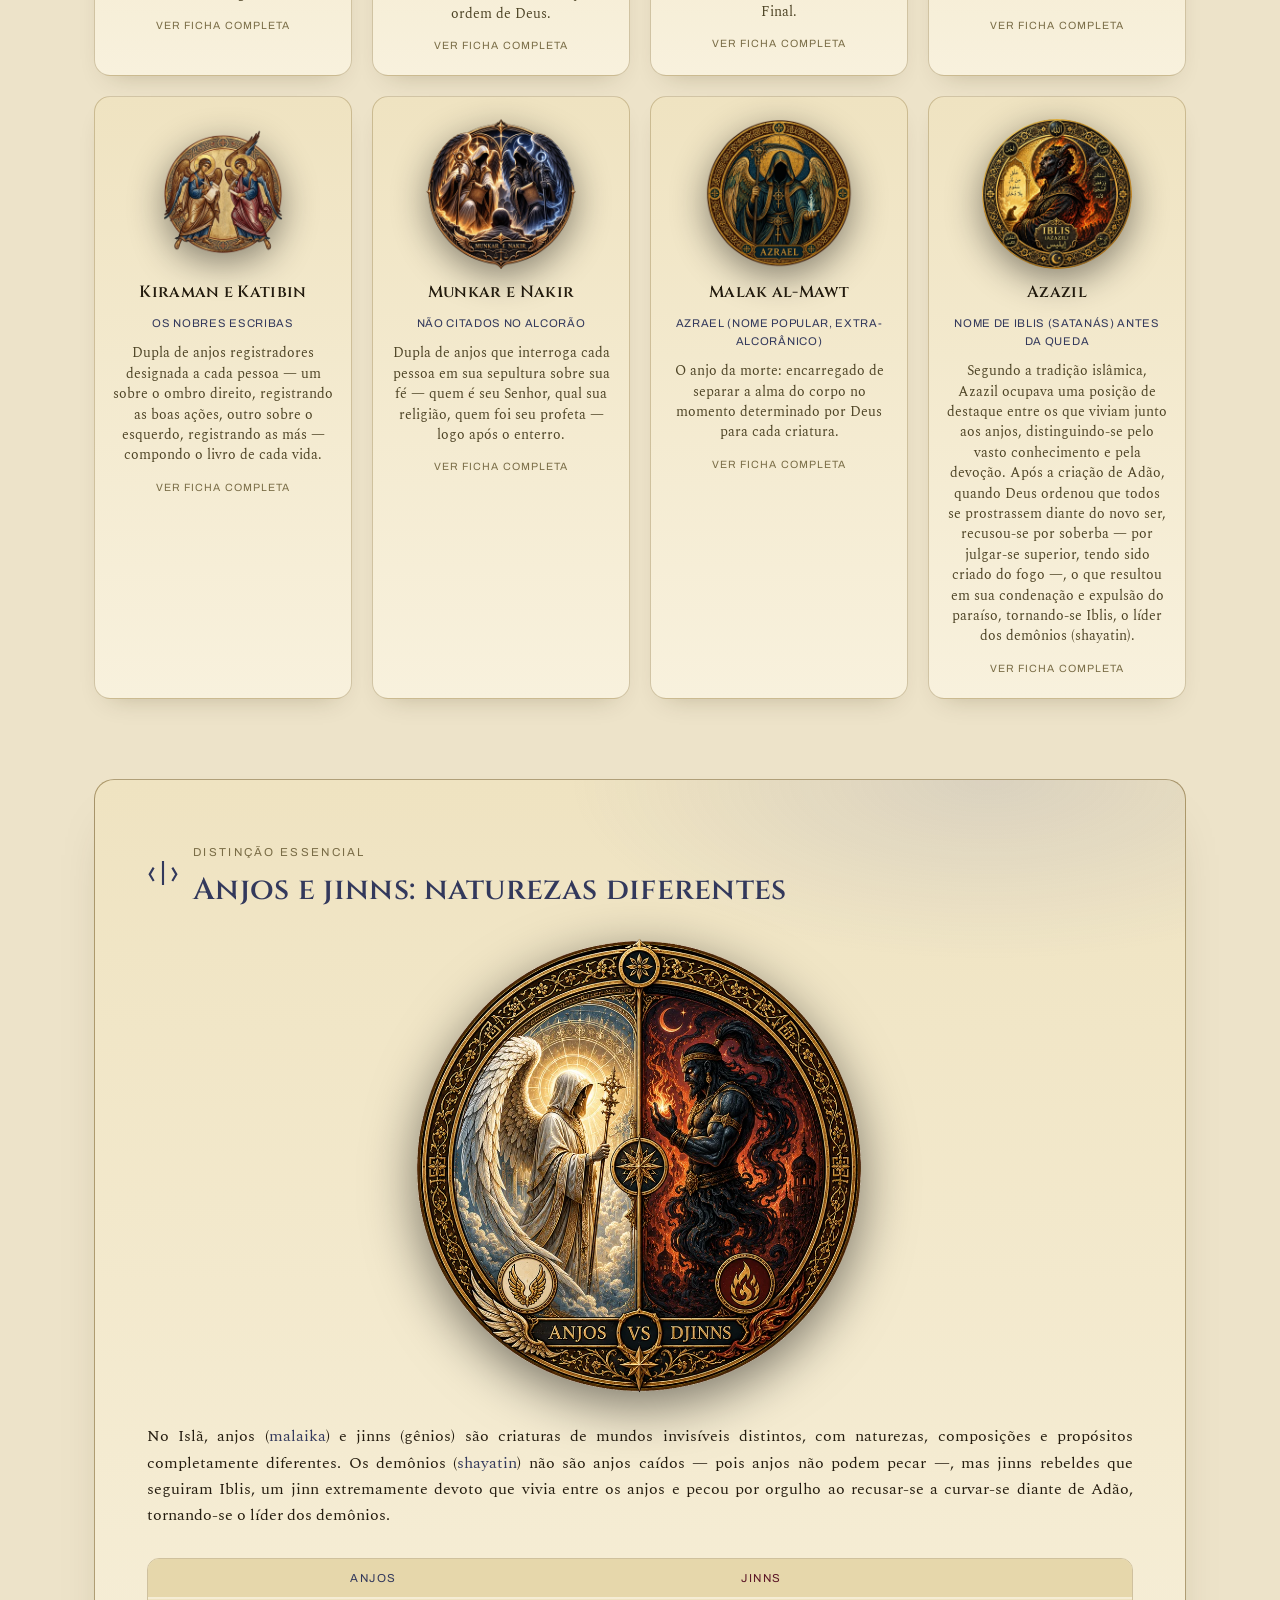
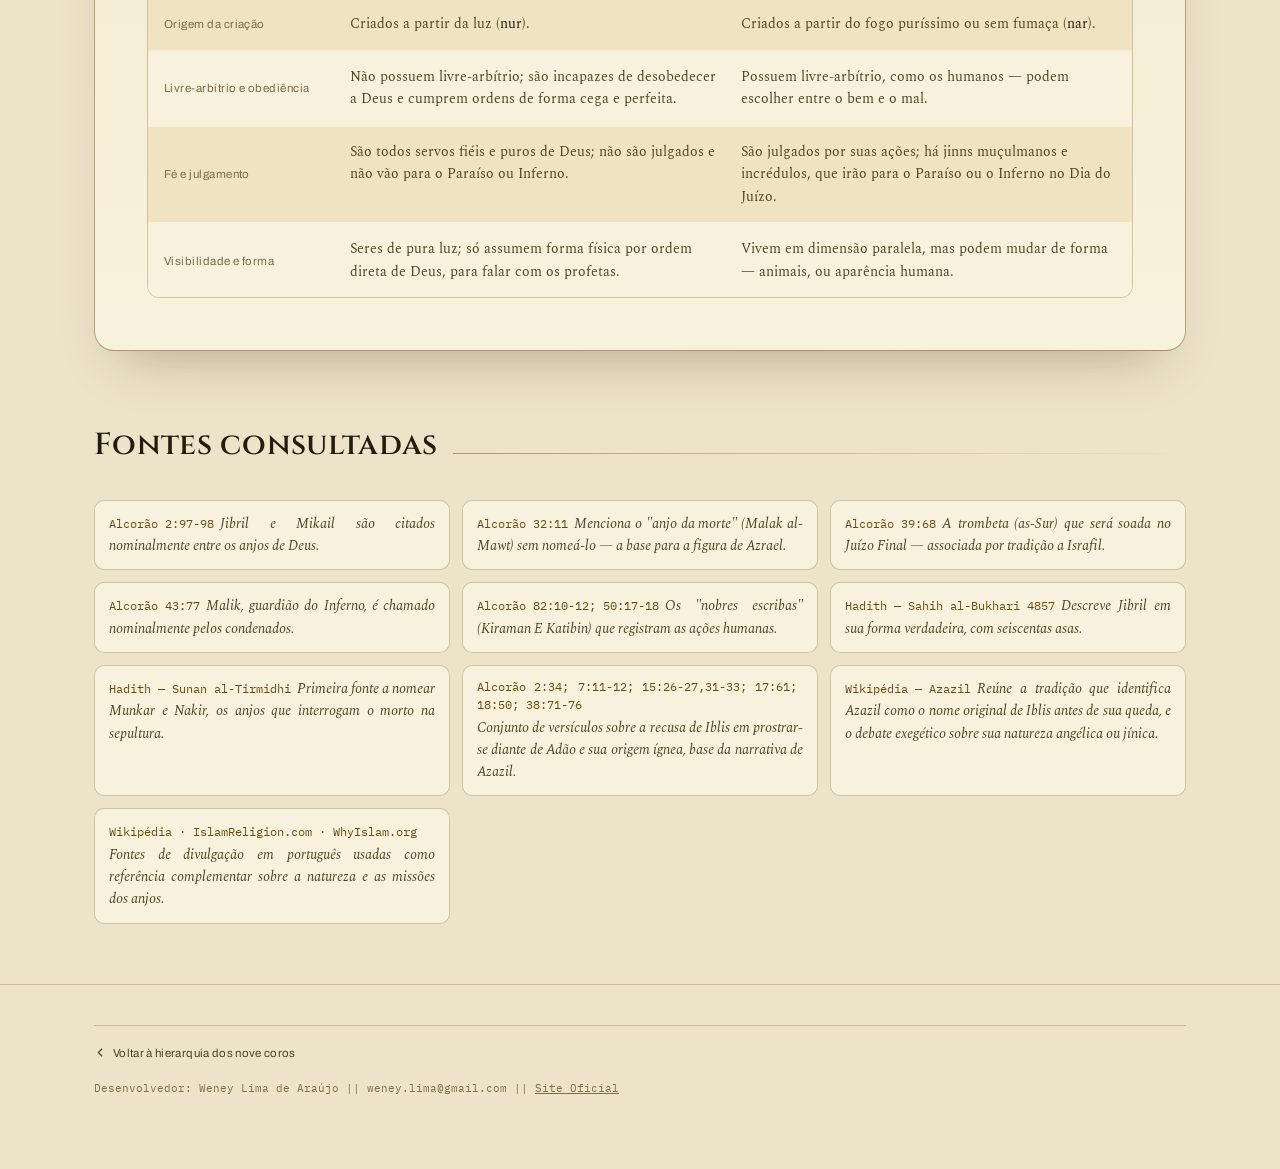
==== commit b640aed5: "Add files via upload" ====
--- a/islamismo.html
+++ b/islamismo.html
@@ -120,6 +120,8 @@
       <div class="reading"><span class="cite">Alcorão 82:10-12; 50:17-18</span><span class="quote">Os "nobres escribas" (Kiraman E Katibin) que registram as ações humanas.</span></div>
       <div class="reading"><span class="cite">Hadith — Sahih al-Bukhari 4857</span><span class="quote">Descreve Jibril em sua forma verdadeira, com seiscentas asas.</span></div>
       <div class="reading"><span class="cite">Hadith — Sunan al-Tirmidhi</span><span class="quote">Primeira fonte a nomear Munkar e Nakir, os anjos que interrogam o morto na sepultura.</span></div>
+      <div class="reading"><span class="cite">Alcorão 2:34; 7:11-12; 15:26-27,31-33; 17:61; 18:50; 38:71-76</span><span class="quote">Conjunto de versículos sobre a recusa de Iblis em prostrar-se diante de Adão e sua origem ígnea, base da narrativa de Azazil.</span></div>
+      <div class="reading"><span class="cite">Wikipédia — Azazil</span><span class="quote">Reúne a tradição que identifica Azazil como o nome original de Iblis antes de sua queda, e o debate exegético sobre sua natureza angélica ou jínica.</span></div>
       <div class="reading"><span class="cite">Wikipédia · IslamReligion.com · WhyIslam.org</span><span class="quote">Fontes de divulgação em português usadas como referência complementar sobre a natureza e as missões dos anjos.</span></div>
     </div>
   </section>
@@ -146,8 +148,18 @@
     <button class="modal-close" id="modalClose" type="button" aria-label="Fechar">
       <svg viewBox="0 0 24 24" width="15" height="15" fill="none" stroke="currentColor" stroke-width="2"><path d="M6 6l12 12M18 6L6 18"/></svg>
     </button>
-    <p class="modal-kicker" id="modalKicker">Ficha angelical · Tradição islâmica</p>
-    <h3 class="modal-name" id="modalName">—</h3>
+    <div class="modal-head">
+      <button type="button" class="modal-badge" id="modalBadgeBtn" aria-label="Ampliar imagem">
+        <img id="modalImage" src="" alt="">
+        <span class="modal-badge-zoom">
+          <svg viewBox="0 0 24 24" width="14" height="14" fill="none" stroke="currentColor" stroke-width="2.2"><circle cx="11" cy="11" r="7"/><path d="M21 21l-4.3-4.3M11 8v6M8 11h6"/></svg>
+        </span>
+      </button>
+      <div class="modal-head-text">
+        <p class="modal-kicker" id="modalKicker">Ficha angelical · Tradição islâmica</p>
+        <h3 class="modal-name" id="modalName">—</h3>
+      </div>
+    </div>
     <dl class="modal-fields">
       <div class="modal-field"><dt>Também conhecido como</dt><dd id="modalOrigin"></dd></div>
       <div class="modal-field"><dt>Função</dt><dd id="modalFunction"></dd></div>
@@ -156,6 +168,14 @@
   </div>
 </div>
 
+<div class="lightbox-backdrop" id="lightboxBackdrop">
+  <button class="lightbox-close" id="lightboxClose" type="button" aria-label="Fechar imagem">
+    <svg viewBox="0 0 24 24" width="18" height="18" fill="none" stroke="currentColor" stroke-width="2"><path d="M6 6l12 12M18 6L6 18"/></svg>
+  </button>
+  <img id="lightboxImage" src="" alt="">
+  <p class="lightbox-caption" id="lightboxCaption"></p>
+</div>
+
 <script src="js/islamismo.js"></script>
 </body>
 </html>
--- a/css/islamismo.css
+++ b/css/islamismo.css
@@ -85,3 +85,50 @@
 .islam-refs-grid .reading{ background:var(--surface); border:1px solid var(--line); border-radius:10px; padding:12px 14px; margin:0; text-align:justify; text-justify:inter-word; }
 @media (max-width:880px){ .islam-refs-grid{ grid-template-columns:repeat(2,1fr); } }
 @media (max-width:520px){ .islam-refs-grid{ grid-template-columns:1fr; } }
+
+/* ---------- modal badge image (islamismo page) ---------- */
+.modal-head{ display:flex; align-items:center; gap:18px; margin:6px 0 4px; }
+.modal-badge{
+  position:relative; display:block; flex:none; width:104px; height:104px; padding:0; margin:0;
+  border-radius:50%; overflow:hidden; border:2px solid var(--gold); cursor:zoom-in;
+  box-shadow:0 10px 22px rgba(0,0,0,.5), var(--glow-gold);
+  background:var(--surface-3); transition:transform .2s ease, box-shadow .2s ease;
+}
+.modal-badge:hover{ transform:scale(1.04); box-shadow:0 12px 26px rgba(0,0,0,.55), var(--glow-gold); }
+.modal-badge img{ display:block; width:100%; height:100%; object-fit:cover; }
+.modal-badge-zoom{
+  position:absolute; right:2px; bottom:2px; width:24px; height:24px; border-radius:50%;
+  display:flex; align-items:center; justify-content:center;
+  background:var(--gold); color:var(--ground); border:1px solid var(--surface-2);
+  box-shadow:0 2px 6px rgba(0,0,0,.4);
+}
+.modal-head-text{ flex:1 1 auto; min-width:0; text-align:left; }
+.modal-head-text .modal-kicker{ text-align:left; margin:0 0 6px; }
+.modal-head-text .modal-name{ text-align:left; margin-bottom:0; }
+@media (max-width:480px){
+  .modal-head{ flex-direction:column; text-align:center; gap:10px; }
+  .modal-head-text{ text-align:center; }
+  .modal-head-text .modal-kicker,
+  .modal-head-text .modal-name{ text-align:center; }
+}
+
+/* ---------- lightbox (full-size image viewer) ---------- */
+.lightbox-backdrop{
+  position:fixed; inset:0; z-index:200; display:flex; flex-direction:column; align-items:center; justify-content:center; gap:14px;
+  padding:32px; background:color-mix(in srgb, var(--ground) 90%, transparent); backdrop-filter:blur(8px);
+  opacity:0; pointer-events:none; transition:opacity .25s ease;
+}
+.lightbox-backdrop.open{ opacity:1; pointer-events:auto; }
+.lightbox-backdrop img{
+  max-width:min(560px,88vw); max-height:72vh; width:auto; height:auto; display:block;
+  border-radius:16px; border:2px solid var(--gold); box-shadow:0 20px 50px rgba(0,0,0,.6), var(--glow-gold);
+  transform:scale(.96); transition:transform .3s cubic-bezier(.2,.8,.2,1);
+}
+.lightbox-backdrop.open img{ transform:scale(1); }
+.lightbox-caption{ font-family:"Cinzel"; font-size:1.05rem; color:var(--gold-bright); margin:0; text-align:center; }
+.lightbox-close{
+  position:absolute; top:20px; right:20px; width:38px; height:38px; border-radius:50%; border:1px solid var(--line-strong);
+  background:var(--surface); color:var(--ink-dim); cursor:pointer; display:flex; align-items:center; justify-content:center;
+  transition:all .2s ease;
+}
+.lightbox-close:hover{ color:var(--gold-bright); border-color:var(--gold); box-shadow:var(--glow-gold); }
